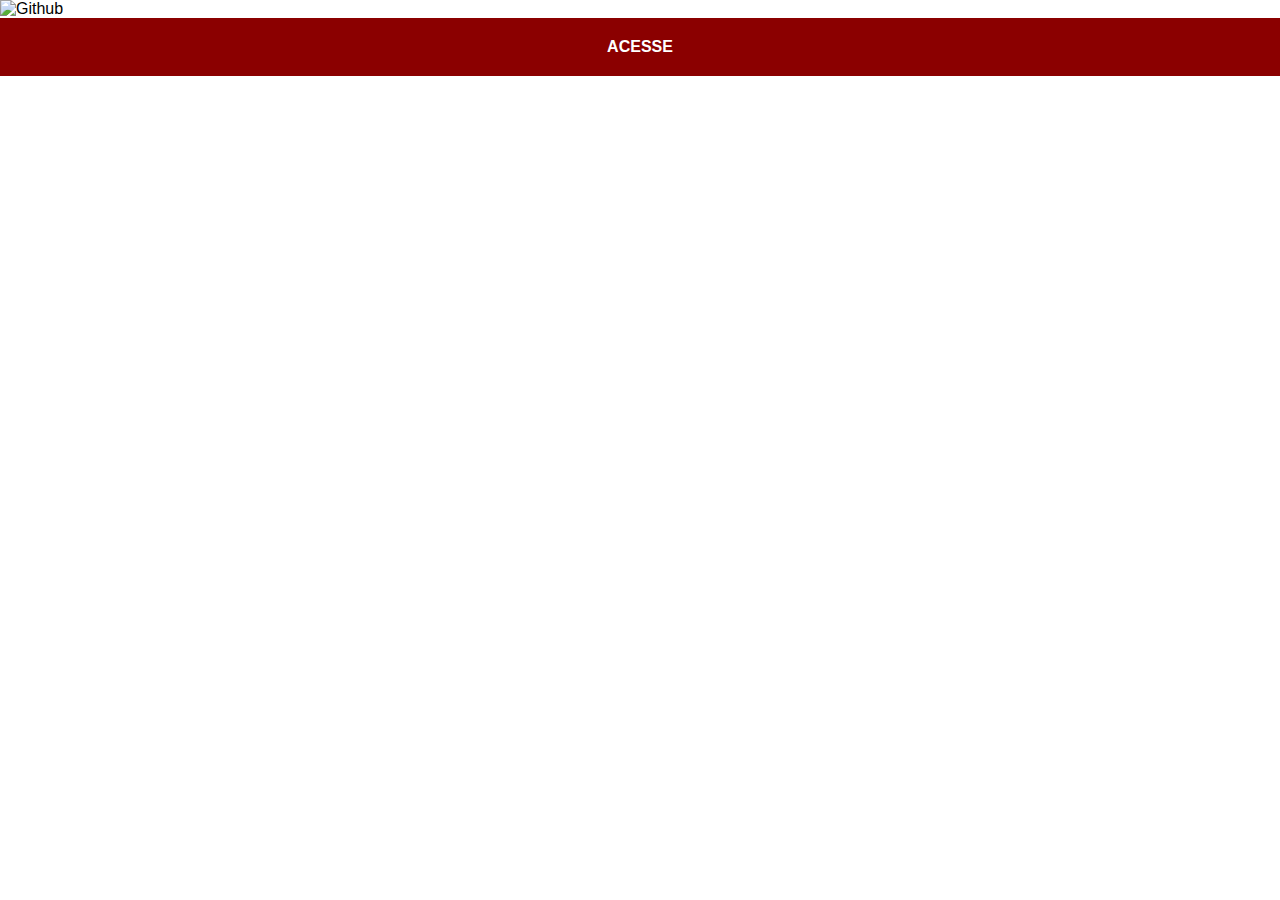
==== github.html @ 46f601c0 "atualizando projeto" ====
<!DOCTYPE html>
<html lang="pt-br">
<head>
    <meta charset="UTF-8">
    <meta http-equiv="X-UA-Compatible" content="IE=edge">
    <meta name="viewport" content="width=device-width, initial-scale=1.0">
    <title>Github</title>
</head>
<style>
    * {
        margin: 0px;
        padding: 0px;
        font-family: Arial, Helvetica, sans-serif;
    }

    ::-webkit-scrollbar {
        width: 0px;
        height: 0px;
    }

    img {
        width: 100vh;
    }

    a {
        display: block;
        background-color: darkred;
        color: white;
        padding: 20px;
        text-align: center;
        font-weight: bolder;
        text-decoration: none;
    }

    a:hover {
        background-color: red;
    }


</style>
<body>
    <img src="" alt="Github">
    <a href="https://github.com/alexferreira09" target="_blank">ACESSE</a>
</body>
</html>
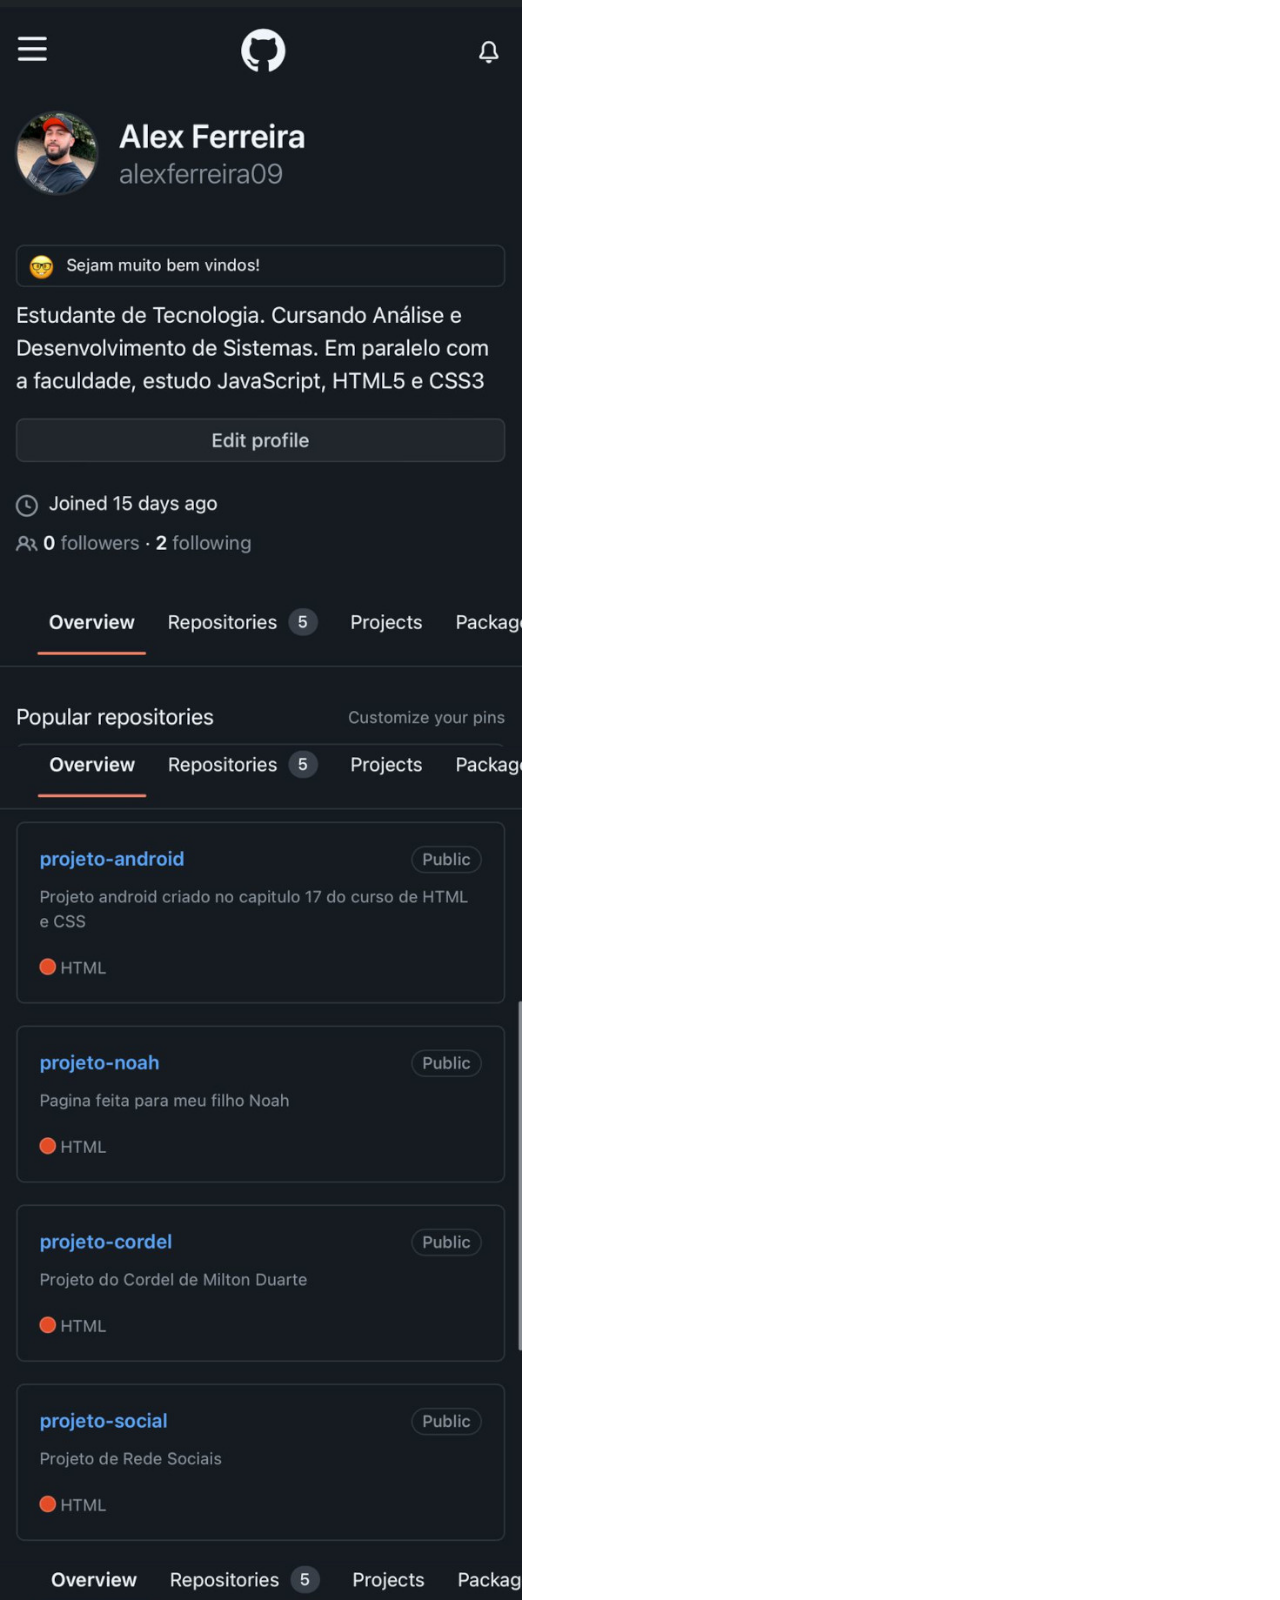
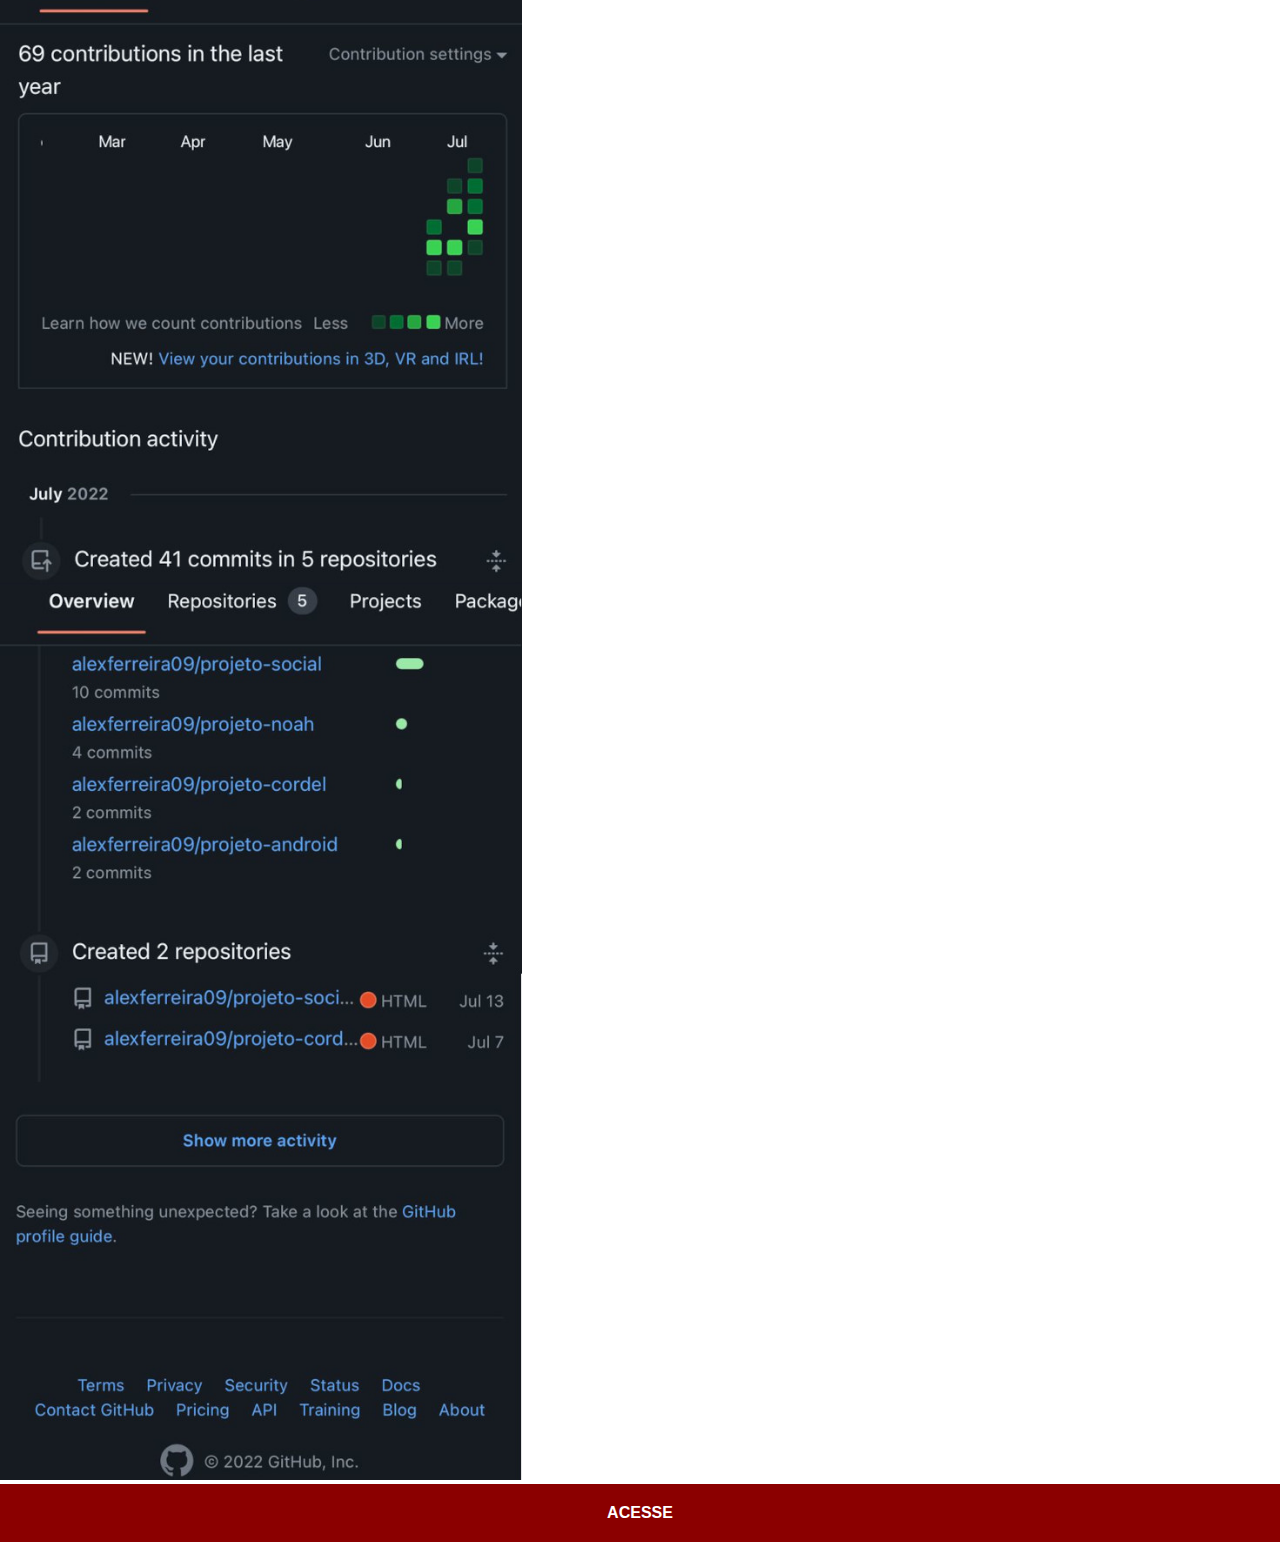
==== commit f74ab23a: "projeto pronto" ====
--- a/github.html
+++ b/github.html
@@ -19,7 +19,7 @@
     }
 
     img {
-        width: 100vh;
+        width: 58vh;
     }
 
     a {
@@ -39,7 +39,7 @@
 
 </style>
 <body>
-    <img src="" alt="Github">
+    <img src="imagens/gitalex.jpg" alt="Github">
     <a href="https://github.com/alexferreira09" target="_blank">ACESSE</a>
 </body>
 </html>